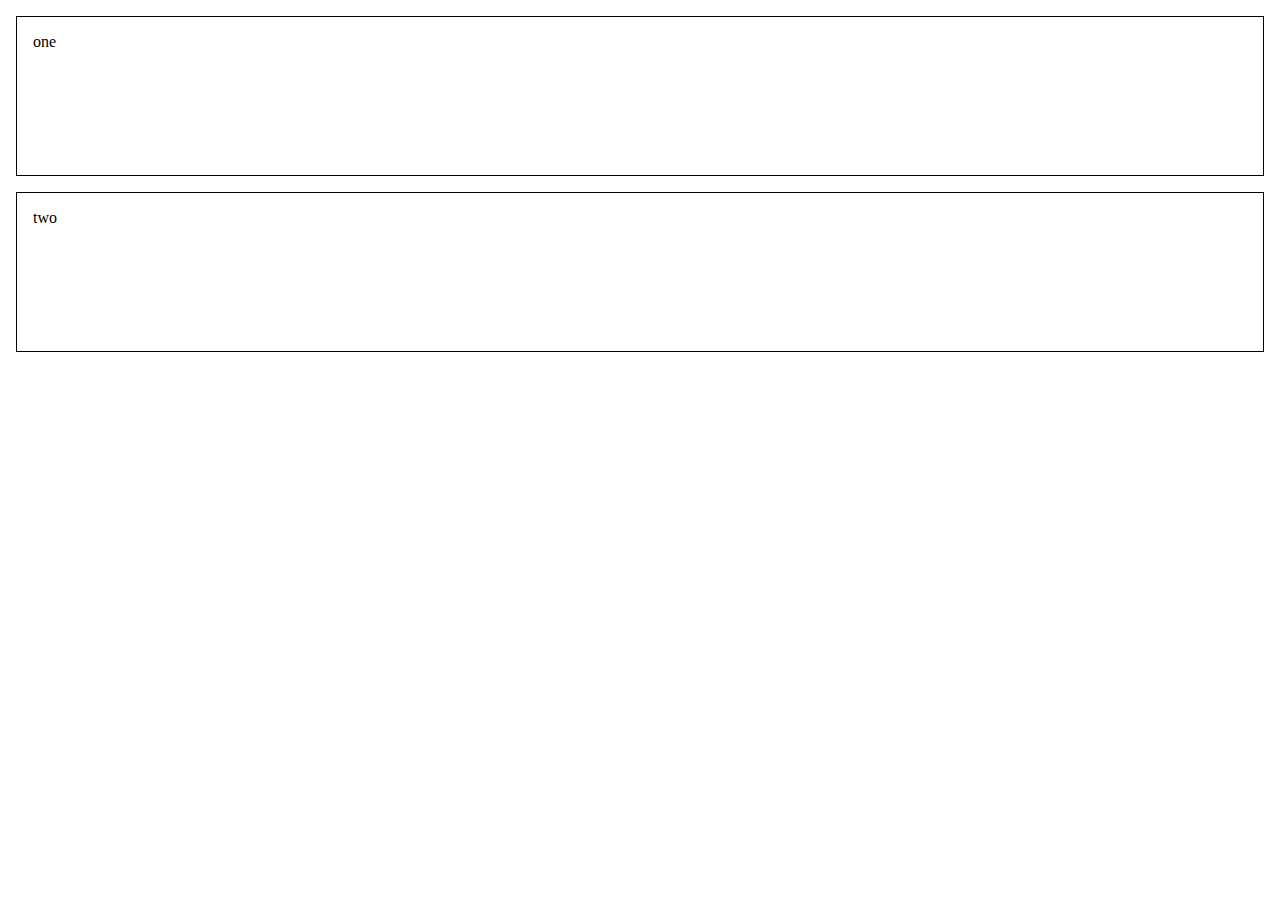
==== airbnb/index.html @ 66accc35 "..." ====
<!DOCTYPE html>
<html lang="en">
<head>
    <meta charset="UTF-8">
    <meta name="viewport" content="width=device-width, initial-scale=1.0">
    <script src="app.js" defer></script>
    <link rel="stylesheet" href="app.css">
    <title>Document</title>
</head>
<body>
    
    <div id="items">

    </div>

</body>
</html>
---- airbnb/app.css ----
*{
    margin: 0;
    padding: 0;
    box-sizing: border-box;
}

#items{
    display: grid;
    grid-template-columns: 1fr;
    gap: 1rem;
    padding: 1rem;
}
.item{
    width: 100%;
    height: 10rem;
    border: 1px solid black;
    padding: 1rem;
}



/* Small devices (portrait tablets and large phones, 600px and up) */
@media only screen and (min-width: 600px) {

}

/* Medium devices (landscape tablets, 768px and up) */
@media only screen and (min-width: 768px) {

}

/* Large devices (laptops/desktops, 992px and up) */
@media only screen and (min-width: 992px) {

}

/* Extra large devices (large laptops and desktops, 1200px and up) */
@media only screen and (min-width: 1200px) {

}
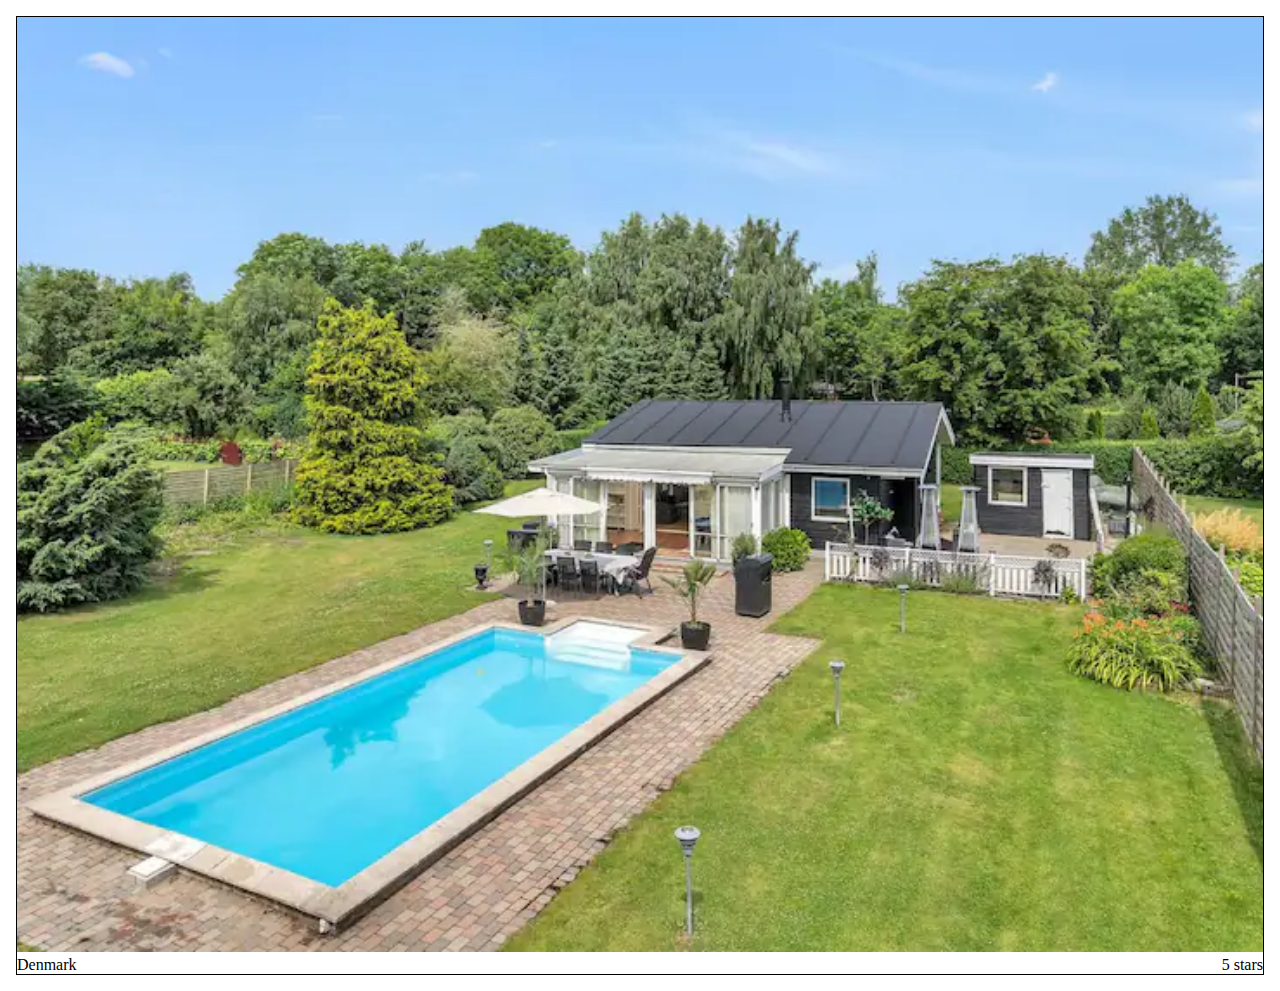
==== commit 6ab85755: "..." ====
--- a/airbnb/index.html
+++ b/airbnb/index.html
@@ -10,7 +10,13 @@
 <body>
     
     <div id="items">
-
+        <div class="item">
+            <img src="pictures/1.webp">
+            <div>
+                <p>Denmark</p>
+                <p>5 stars</p>
+            </div>
+        </div>
     </div>
 
 </body>
--- a/airbnb/app.css
+++ b/airbnb/app.css
@@ -11,11 +11,23 @@
     padding: 1rem;
 }
 .item{
-    width: 100%;
-    height: 10rem;
+    width: 100%;    
     border: 1px solid black;
-    padding: 1rem;
+    padding: 0;
 }
+.item > img{
+    width: 100%;    
+}
+.item > div{
+    display: flex;
+    justify-content: space-between;
+}
+
+
+
+
+
+
 
 
 
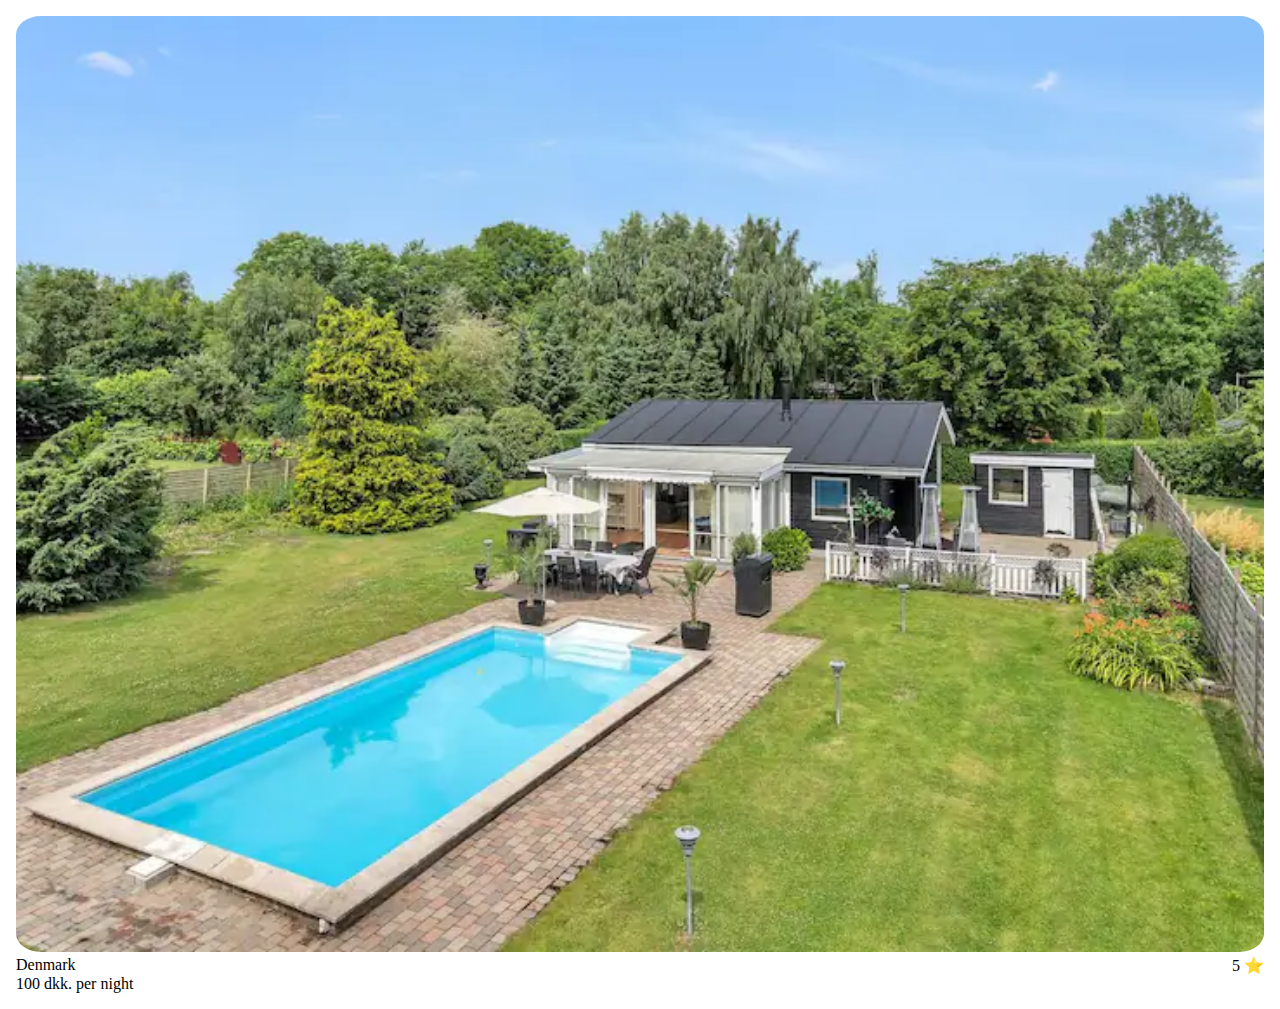
==== commit 3ca27e18: "..." ====
--- a/airbnb/index.html
+++ b/airbnb/index.html
@@ -14,7 +14,10 @@
             <img src="pictures/1.webp">
             <div>
                 <p>Denmark</p>
-                <p>5 stars</p>
+                <p>5 ⭐</p>
+            </div>
+            <div>
+                100 dkk. per night
             </div>
         </div>
     </div>
--- a/airbnb/app.css
+++ b/airbnb/app.css
@@ -12,11 +12,11 @@
 }
 .item{
     width: 100%;    
-    border: 1px solid black;
     padding: 0;
 }
 .item > img{
-    width: 100%;    
+    width: 100%;
+    border-radius: 2%;  
 }
 .item > div{
     display: flex;
